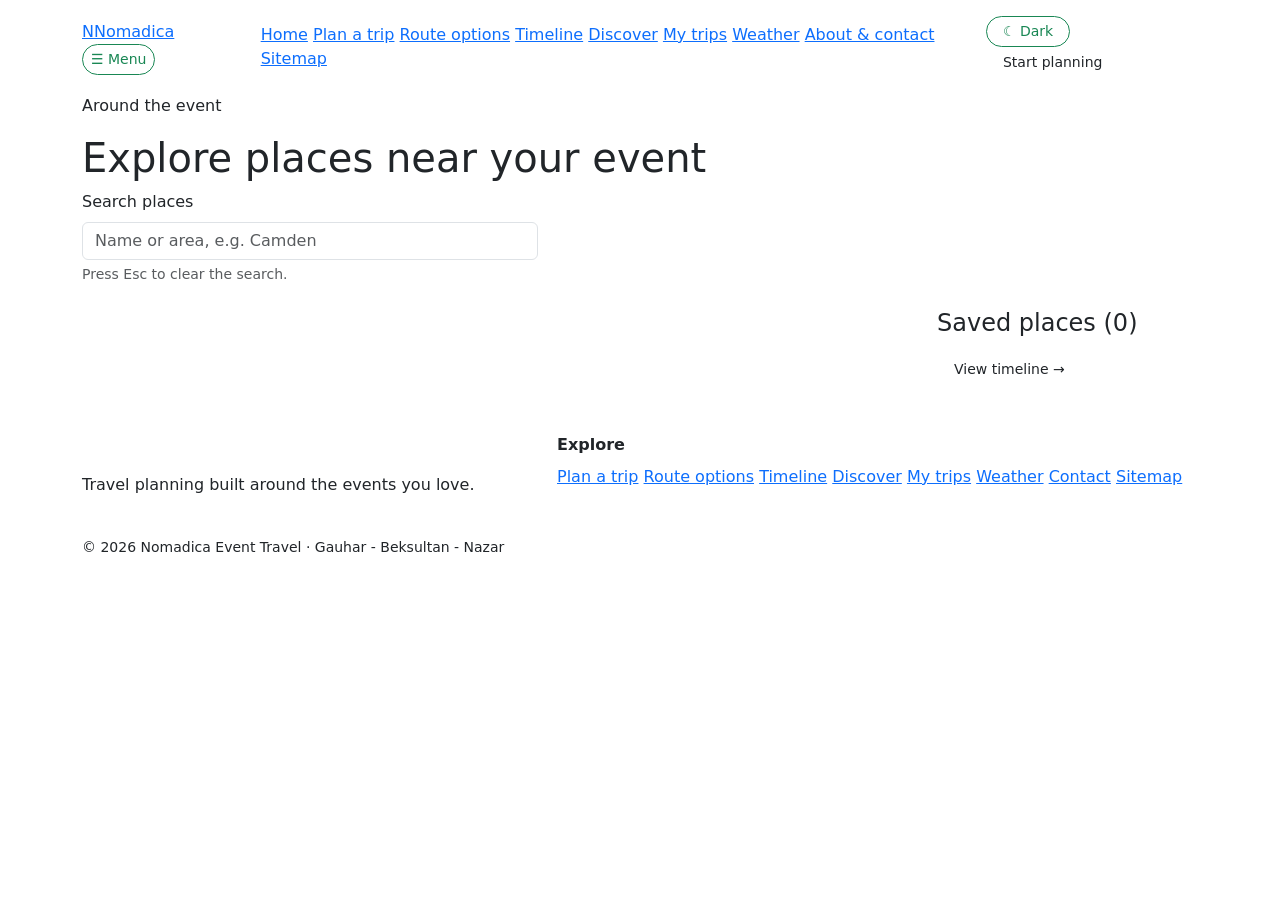
==== pages/discover.html @ 50f1ef27 "Add Discover page" ====
<!doctype html>
<html lang="en">
<head>
    <meta charset="utf-8">
    <meta name="viewport" content="width=device-width, initial-scale=1">
    <meta name="description" content="Nomadica helps travellers plan trips around concerts, festivals, sports events, and special occasions.">
    <title>Discover | Nomadica</title>
    <link href="https://cdn.jsdelivr.net/npm/bootstrap@5.3.8/dist/css/bootstrap.min.css" rel="stylesheet" integrity="sha384-sRIl4kxILFvY47J16cr9ZwB07vP4J8+LH7qKQnuqkuIAvNWLzeN8tE5YBujZqJLB" crossorigin="anonymous">
    <link rel="stylesheet" href="../../../Desktop/nomadica-final/css/discover.css">
</head>
<body id="top">
<header id="main-header" class="site-header">
    <div class="container py-3">
        <div class="d-flex flex-column flex-lg-row align-items-center justify-content-between gap-3">
            <div class="brand-row">
              <a class="brand" href="../../../Desktop/nomadica-final/index.html"><span class="brand-mark">N</span>Nomadica</a>
              <button type="button" id="nav-toggle" class="nav-toggle btn btn-outline-success btn-sm rounded-pill" aria-expanded="false" aria-controls="main-nav">☰ Menu</button>
            </div>
            <nav id="main-nav" class="site-nav" aria-label="Main navigation">
                <a href="../../../Desktop/nomadica-final/index.html">Home</a>
                <a href="../../../Desktop/nomadica-final/pages/plan.html">Plan a trip</a>
                <a href="../../../Desktop/nomadica-final/pages/routes.html">Route options</a>
                <a href="../../../Desktop/nomadica-final/pages/timeline.html">Timeline</a>
                <a href="discover.html" aria-current="page">Discover</a>
                <a href="../../../Desktop/nomadica-final/pages/my-trips.html">My trips</a>
                <a href="../../../Desktop/nomadica-final/pages/weather.html">Weather</a>
                <a href="../../../Desktop/nomadica-final/pages/about.html">About &amp; contact</a>
                <a href="../../../Desktop/nomadica-final/pages/sitemap.html">Sitemap</a>
            </nav>
            <div class="header-actions">
              <button type="button" id="theme-toggle" class="btn btn-outline-success btn-sm rounded-pill px-3" aria-pressed="false">☾ Dark</button>
              <a class="btn btn-nomad btn-sm rounded-pill px-3" href="../../../Desktop/nomadica-final/pages/plan.html">Start planning</a>
            </div>
        </div>
    </div>
</header>
<main id="main-content">
    <section class="hero">
        <div class="container">
            <p class="eyebrow">Around the event</p>
            <h1>Explore places near your event</h1>
        </div>
    </section>
    <section class="section-pad">
        <div class="container">
            <div class="row g-3 align-items-end mb-4">
                <div class="col-lg-5">
                    <label class="form-label" for="place-search">Search places</label>
                    <input class="form-control" id="place-search" type="search" placeholder="Name or area, e.g. Camden">
                    <div class="form-text">Press Esc to clear the search.</div>
                </div>
                <div class="col-lg-7">
                    <div id="category-filters" class="d-flex flex-wrap gap-2" role="group" aria-label="Filter by category"></div>
                </div>
            </div>
            <div class="row g-4">
                <div class="col-lg-9">
                    <div id="place-grid" class="row g-4"></div>
                    <p id="no-places" class="callout mt-3" hidden>No places match your search. Try another word or category.</p>
                </div>
                <aside class="col-lg-3">
                    <div class="callout">
                        <h2 class="h4">Saved places (<span id="saved-count">0</span>)</h2>
                        <ul id="saved-places" class="list-unstyled mb-3"></ul>
                        <a class="btn btn-nomad btn-sm rounded-pill px-3" href="../../../Desktop/nomadica-final/pages/timeline.html">View timeline →</a>

                    </div>
                </aside>
            </div>
        </div>
    </section>
</main>
<footer id="site-footer" class="site-footer mt-5">
    <div class="container">
        <div class="row g-4 align-items-start">
            <div class="col-md-5">
                <a class="brand text-white" href="../../../Desktop/nomadica-final/index.html"><span class="brand-mark">N</span>Nomadica</a>
                <p class="mt-3">Travel planning built around the events you love.</p>
            </div>
            <div class="col-md-7">
                <p class="fw-bold mb-2">Explore</p>
                <div class="footer-links">
                    <a href="../../../Desktop/nomadica-final/pages/plan.html">Plan a trip</a>
                    <a href="../../../Desktop/nomadica-final/pages/routes.html">Route options</a>
                    <a href="../../../Desktop/nomadica-final/pages/timeline.html">Timeline</a>
                    <a href="discover.html">Discover</a>
                    <a href="../../../Desktop/nomadica-final/pages/my-trips.html">My trips</a>
                    <a href="../../../Desktop/nomadica-final/pages/weather.html">Weather</a>
                    <a href="../../../Desktop/nomadica-final/pages/about.html">Contact</a>
                    <a href="../../../Desktop/nomadica-final/pages/sitemap.html">Sitemap</a>
                </div>
            </div>
        </div>
        <p class="small mt-4">&copy; 2026 Nomadica Event Travel · Gauhar - Beksultan - Nazar</p>
    </div>
</footer>
<a class="back-top" href="#top" aria-label="Back to top">↑ Top</a>
    <script src="https://code.jquery.com/jquery-3.7.1.min.js" integrity="sha256-/JqT3SQfawRcv/BIHPThkBvs0OEvtFFmqPF/lYI/Cxo=" crossorigin="anonymous"></script>
    <script src="../js/core/main.js"></script>
    <script src="../js/data/data.js"></script>
    <script src="../../../Desktop/nomadica-final/js/pages/discover.js"></script>
</body>
</html>
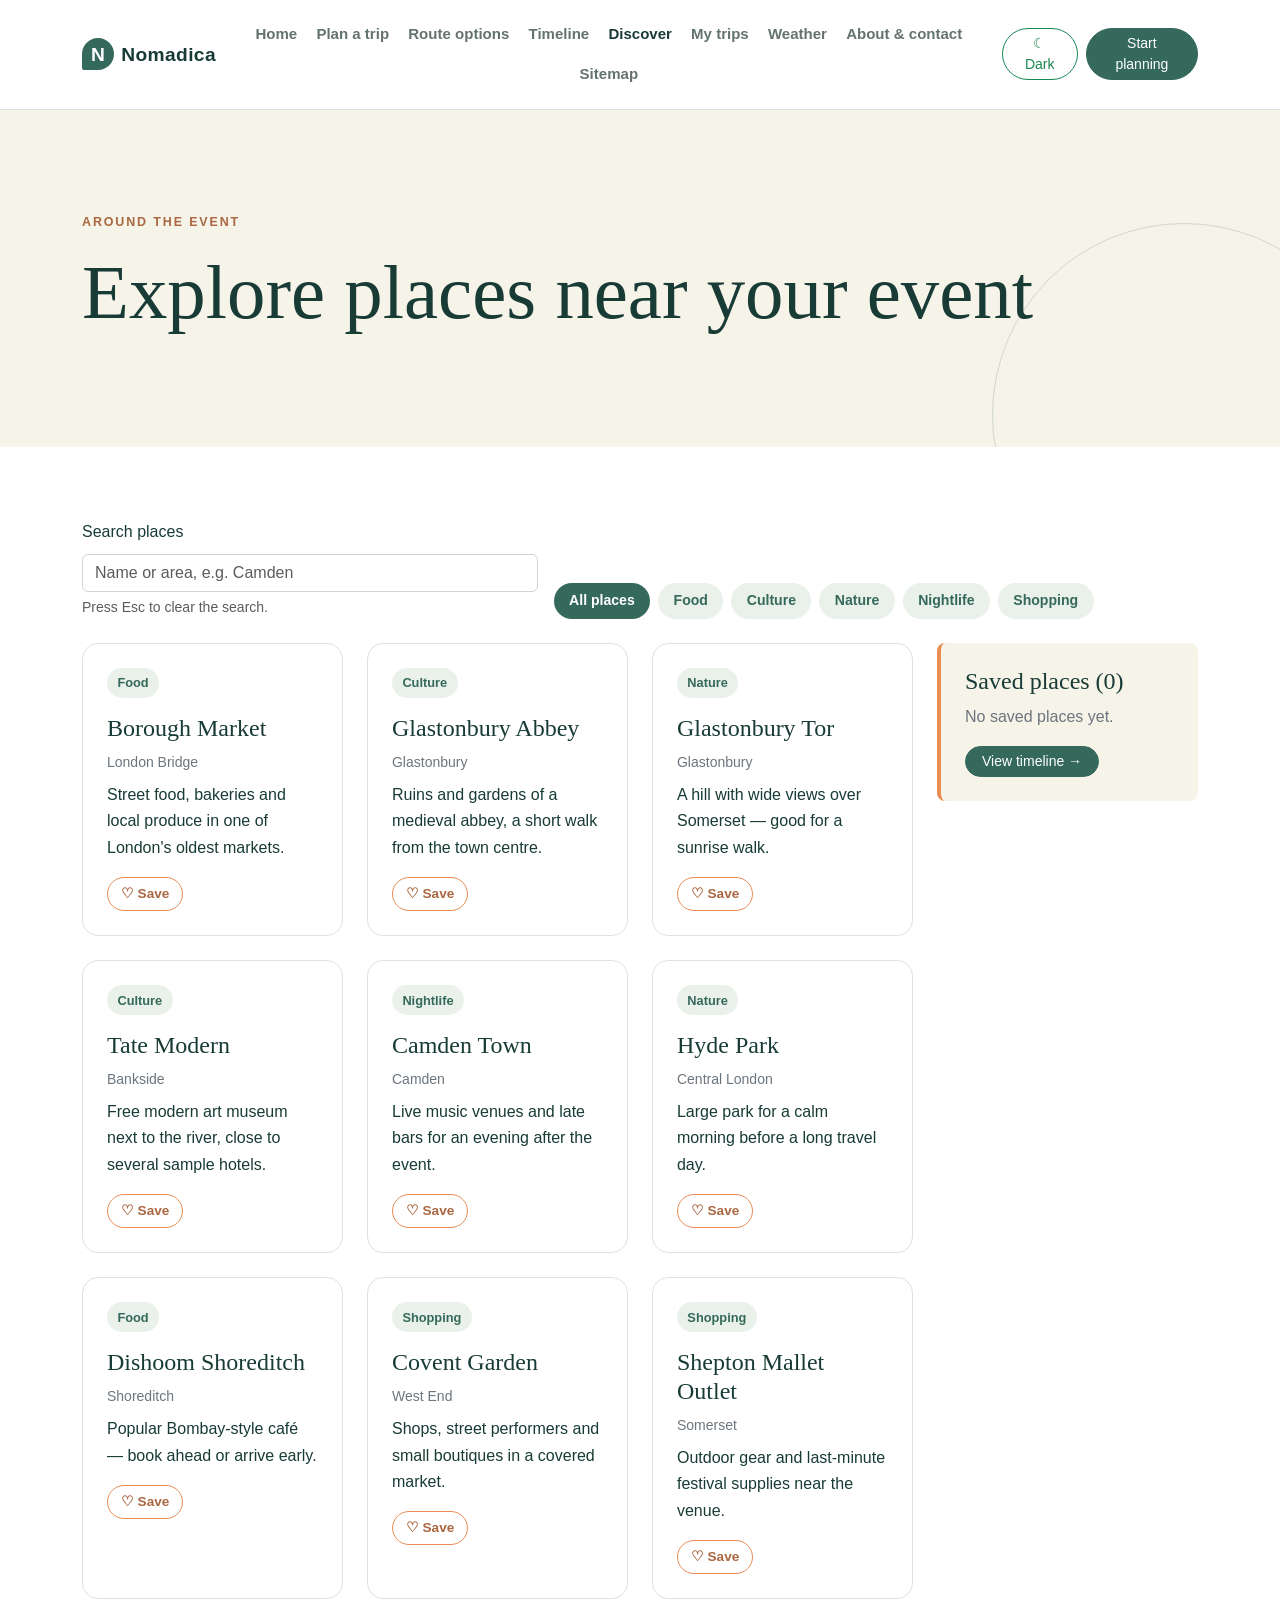
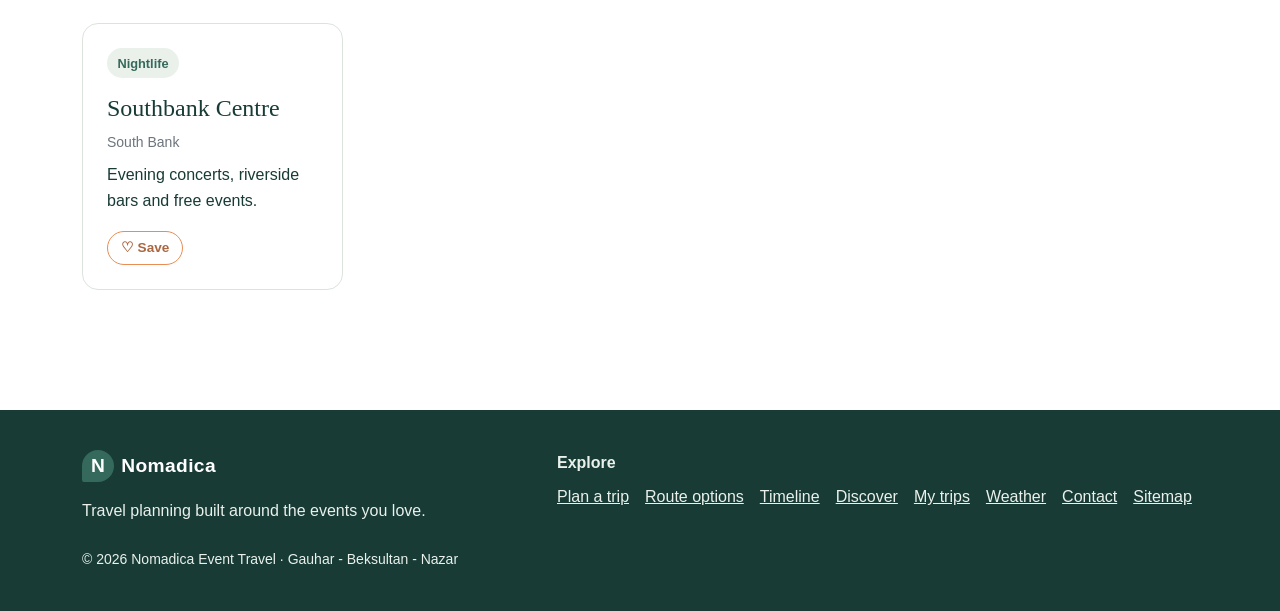
==== commit 17e97c58: "Update links in discover.html to relative paths" ====
--- a/pages/discover.html
+++ b/pages/discover.html
@@ -6,30 +6,30 @@
     <meta name="description" content="Nomadica helps travellers plan trips around concerts, festivals, sports events, and special occasions.">
     <title>Discover | Nomadica</title>
     <link href="https://cdn.jsdelivr.net/npm/bootstrap@5.3.8/dist/css/bootstrap.min.css" rel="stylesheet" integrity="sha384-sRIl4kxILFvY47J16cr9ZwB07vP4J8+LH7qKQnuqkuIAvNWLzeN8tE5YBujZqJLB" crossorigin="anonymous">
-    <link rel="stylesheet" href="../../../Desktop/nomadica-final/css/discover.css">
+    <link rel="stylesheet" href="../css/discover.css">
 </head>
 <body id="top">
 <header id="main-header" class="site-header">
     <div class="container py-3">
         <div class="d-flex flex-column flex-lg-row align-items-center justify-content-between gap-3">
             <div class="brand-row">
-              <a class="brand" href="../../../Desktop/nomadica-final/index.html"><span class="brand-mark">N</span>Nomadica</a>
+              <a class="brand" href="../index.html"><span class="brand-mark">N</span>Nomadica</a>
               <button type="button" id="nav-toggle" class="nav-toggle btn btn-outline-success btn-sm rounded-pill" aria-expanded="false" aria-controls="main-nav">☰ Menu</button>
             </div>
             <nav id="main-nav" class="site-nav" aria-label="Main navigation">
-                <a href="../../../Desktop/nomadica-final/index.html">Home</a>
-                <a href="../../../Desktop/nomadica-final/pages/plan.html">Plan a trip</a>
-                <a href="../../../Desktop/nomadica-final/pages/routes.html">Route options</a>
-                <a href="../../../Desktop/nomadica-final/pages/timeline.html">Timeline</a>
+                <a href="../index.html">Home</a>
+                <a href="plan.html">Plan a trip</a>
+                <a href="routes.html">Route options</a>
+                <a href="timeline.html">Timeline</a>
                 <a href="discover.html" aria-current="page">Discover</a>
-                <a href="../../../Desktop/nomadica-final/pages/my-trips.html">My trips</a>
-                <a href="../../../Desktop/nomadica-final/pages/weather.html">Weather</a>
-                <a href="../../../Desktop/nomadica-final/pages/about.html">About &amp; contact</a>
-                <a href="../../../Desktop/nomadica-final/pages/sitemap.html">Sitemap</a>
+                <a href="my-trips.html">My trips</a>
+                <a href="weather.html">Weather</a>
+                <a href="about.html">About &amp; contact</a>
+                <a href="sitemap.html">Sitemap</a>
             </nav>
             <div class="header-actions">
               <button type="button" id="theme-toggle" class="btn btn-outline-success btn-sm rounded-pill px-3" aria-pressed="false">☾ Dark</button>
-              <a class="btn btn-nomad btn-sm rounded-pill px-3" href="../../../Desktop/nomadica-final/pages/plan.html">Start planning</a>
+              <a class="btn btn-nomad btn-sm rounded-pill px-3" href="plan.html">Start planning</a>
             </div>
         </div>
     </div>
@@ -62,7 +62,7 @@
                     <div class="callout">
                         <h2 class="h4">Saved places (<span id="saved-count">0</span>)</h2>
                         <ul id="saved-places" class="list-unstyled mb-3"></ul>
-                        <a class="btn btn-nomad btn-sm rounded-pill px-3" href="../../../Desktop/nomadica-final/pages/timeline.html">View timeline →</a>
+                        <a class="btn btn-nomad btn-sm rounded-pill px-3" href="timeline.html">View timeline →</a>
 
                     </div>
                 </aside>
@@ -74,20 +74,20 @@
     <div class="container">
         <div class="row g-4 align-items-start">
             <div class="col-md-5">
-                <a class="brand text-white" href="../../../Desktop/nomadica-final/index.html"><span class="brand-mark">N</span>Nomadica</a>
+                <a class="brand text-white" href="../index.html"><span class="brand-mark">N</span>Nomadica</a>
                 <p class="mt-3">Travel planning built around the events you love.</p>
             </div>
             <div class="col-md-7">
                 <p class="fw-bold mb-2">Explore</p>
                 <div class="footer-links">
-                    <a href="../../../Desktop/nomadica-final/pages/plan.html">Plan a trip</a>
-                    <a href="../../../Desktop/nomadica-final/pages/routes.html">Route options</a>
-                    <a href="../../../Desktop/nomadica-final/pages/timeline.html">Timeline</a>
+                    <a href="plan.html">Plan a trip</a>
+                    <a href="routes.html">Route options</a>
+                    <a href="timeline.html">Timeline</a>
                     <a href="discover.html">Discover</a>
-                    <a href="../../../Desktop/nomadica-final/pages/my-trips.html">My trips</a>
-                    <a href="../../../Desktop/nomadica-final/pages/weather.html">Weather</a>
-                    <a href="../../../Desktop/nomadica-final/pages/about.html">Contact</a>
-                    <a href="../../../Desktop/nomadica-final/pages/sitemap.html">Sitemap</a>
+                    <a href="my-trips.html">My trips</a>
+              <a href="weather.html">Weather</a>
+              <a href="about.html">Contact</a>
+                    <a href="sitemap.html">Sitemap</a>
                 </div>
             </div>
         </div>
@@ -98,6 +98,7 @@
     <script src="https://code.jquery.com/jquery-3.7.1.min.js" integrity="sha256-/JqT3SQfawRcv/BIHPThkBvs0OEvtFFmqPF/lYI/Cxo=" crossorigin="anonymous"></script>
     <script src="../js/core/main.js"></script>
     <script src="../js/data/data.js"></script>
-    <script src="../../../Desktop/nomadica-final/js/pages/discover.js"></script>
+    <script src="../js/pages/discover.js"></script>
 </body>
 </html>
+
--- a/css/discover.css
+++ b/css/discover.css
@@ -0,0 +1,425 @@
+* {
+  box-sizing: border-box;
+}
+
+body {
+  margin: 0;
+  color: #183b36;
+  background: #fff;
+  font-family: Arial, Helvetica, sans-serif;
+  line-height: 1.65;
+}
+
+a {
+  color: #35695b;
+}
+
+a:hover {
+  color: #193d34;
+}
+
+#main-content {
+  min-width: 0;
+}
+
+.form-control {
+  border-color: #cbd7ce;
+}
+
+.form-control:focus {
+  border-color: #35695b;
+  box-shadow: 0 0 0 0.2rem rgba(53, 105, 91, 0.16);
+}
+
+.callout {
+  padding: 1.5rem;
+  background: #f6f3e9;
+  border-left: 4px solid #e98d55;
+  border-radius: 0.5rem;
+}
+
+#main-header {
+  position: relative;
+  z-index: 2;
+  background: #fff;
+  border-bottom: 1px solid #dce3dc;
+}
+
+.brand {
+  display: inline-flex;
+  align-items: center;
+  color: #183b36;
+  font-size: 1.2rem;
+  font-weight: 700;
+  text-decoration: none;
+  letter-spacing: 0.02em;
+}
+
+.brand-mark {
+  display: inline-grid;
+  width: 2rem;
+  height: 2rem;
+  margin-right: 0.45rem;
+  place-items: center;
+  color: #fff;
+  background: #35695b;
+  border-radius: 50% 50% 50% 8%;
+}
+
+#main-nav {
+  display: flex;
+  flex-wrap: wrap;
+  align-items: center;
+  justify-content: center;
+  gap: 0.1rem;
+}
+
+.site-nav a {
+  display: inline-block;
+  padding: 0.4rem 0.55rem;
+  color: #63736d;
+  font-size: 0.94rem;
+  font-weight: 600;
+  text-decoration: none;
+}
+
+.site-nav a:hover,
+.site-nav a[aria-current="page"] {
+  color: #183b36;
+}
+
+.btn-nomad {
+  color: #fff;
+  background: #35695b;
+  border-color: #35695b;
+}
+
+.btn-nomad:hover {
+  color: #fff;
+  background: #244d42;
+  border-color: #244d42;
+}
+
+.hero {
+  position: relative;
+  overflow: hidden;
+  padding: clamp(3.5rem, 8vw, 7rem) 0;
+  background: #f6f3e9;
+}
+
+.hero::after {
+  position: absolute;
+  right: -6rem;
+  bottom: -10rem;
+  width: 24rem;
+  height: 24rem;
+  border: 1px solid rgba(53, 105, 91, 0.2);
+  border-radius: 50%;
+  content: "";
+}
+
+.eyebrow {
+  color: #aa6741;
+  font-size: 0.78rem;
+  font-weight: 700;
+  letter-spacing: 0.15em;
+  text-transform: uppercase;
+}
+
+h1,
+h2 {
+  color: #183b36;
+  font-family: Georgia, "Times New Roman", serif;
+  line-height: 1.15;
+}
+
+h1 {
+  font-size: clamp(2.6rem, 6vw, 5rem);
+}
+
+h2 {
+  font-size: clamp(1.8rem, 3.2vw, 2.7rem);
+}
+
+.section-pad {
+  padding: 4.5rem 0;
+}
+
+.feature-card {
+  height: 100%;
+  padding: 1.5rem;
+  background: #fff;
+  border: 1px solid #dce3dc;
+  border-radius: 1rem;
+}
+
+.feature-card p:last-child {
+  margin-bottom: 0;
+  color: #63736d;
+}
+
+.tag {
+  display: inline-block;
+  padding: 0.28rem 0.65rem;
+  color: #35695b;
+  background: #eaf1eb;
+  border-radius: 2rem;
+  font-size: 0.8rem;
+  font-weight: 700;
+}
+
+.timeline {
+  display: grid;
+  grid-template-columns: 7rem minmax(0, 1fr);
+  gap: 1rem;
+  padding: 1.3rem 0;
+  border-bottom: 1px solid #dce3dc;
+}
+
+#site-footer {
+  padding: 2.5rem 0;
+  color: #eaf1eb;
+  background: #183b36;
+}
+
+#site-footer a {
+  color: #eaf1eb;
+}
+
+#site-footer p {
+  margin-bottom: 0;
+}
+
+.footer-links {
+  display: flex;
+  flex-wrap: wrap;
+  gap: 0.35rem 1rem;
+}
+
+.back-top {
+  position: fixed;
+  right: 1rem;
+  bottom: 1rem;
+  z-index: 3;
+  padding: 0.55rem 0.8rem;
+  color: #fff;
+  background: #35695b;
+  border-radius: 2rem;
+  text-decoration: none;
+  box-shadow: 0 0.3rem 1rem #183b3633;
+}
+
+@media (max-width: 991.98px) {
+  #main-nav {
+    width: 100%;
+    justify-content: center;
+  }
+
+  .site-nav a {
+    padding: 0.35rem 0.45rem;
+  }
+
+  .section-pad {
+    padding: 3.5rem 0;
+  }
+
+  .back-top {
+    position: static;
+    display: block;
+    width: fit-content;
+    margin: 1rem auto;
+  }
+
+}
+
+@media (max-width: 575.98px) {
+  #main-nav {
+    gap: 0;
+  }
+
+  .site-nav a {
+    padding: 0.25rem 0.4rem;
+    font-size: 0.86rem;
+  }
+
+  .timeline {
+    grid-template-columns: minmax(0, 1fr);
+    gap: 0.15rem;
+  }
+
+  .section-pad {
+    padding: 2.8rem 0;
+  }
+
+}
+
+.brand-row {
+  display: flex;
+  align-items: center;
+  justify-content: space-between;
+  gap: 1rem;
+}
+
+.header-actions {
+  display: flex;
+  align-items: center;
+  gap: 0.5rem;
+}
+
+.nav-toggle {
+  display: none;
+}
+
+.shortlist-item {
+  display: flex;
+  align-items: center;
+  justify-content: space-between;
+  gap: 0.5rem;
+  padding: 0.5rem 0;
+  border-bottom: 1px dashed #cbd7ce;
+}
+
+.filter-btn {
+  padding: 0.35rem 0.9rem;
+  color: #35695b;
+  background: #eaf1eb;
+  border: 1px solid transparent;
+  border-radius: 2rem;
+  font-size: 0.88rem;
+  font-weight: 700;
+}
+
+.filter-btn:hover {
+  border-color: #35695b;
+}
+
+.filter-btn.active {
+  color: #fff;
+  background: #35695b;
+}
+
+.place-card {
+  position: relative;
+  transition: transform 0.2s, box-shadow 0.2s;
+}
+
+.place-card:hover {
+  transform: translateY(-3px);
+  box-shadow: 0 0.8rem 1.6rem rgba(24, 59, 54, 0.1);
+}
+
+.save-btn {
+  padding: 0.3rem 0.8rem;
+  color: #aa6741;
+  background: transparent;
+  border: 1px solid #e98d55;
+  border-radius: 2rem;
+  font-size: 0.85rem;
+  font-weight: 700;
+}
+
+.save-btn.saved {
+  color: #fff;
+  background: #e98d55;
+}
+
+.toast-message {
+  position: fixed;
+  bottom: 1.2rem;
+  left: 50%;
+  z-index: 10;
+  padding: 0.6rem 1.2rem;
+  color: #fff;
+  background: #183b36;
+  border-radius: 2rem;
+  opacity: 0;
+  pointer-events: none;
+  transform: translate(-50%, 1rem);
+  transition: opacity 0.25s, transform 0.25s;
+}
+
+.toast-message.visible {
+  opacity: 1;
+  transform: translate(-50%, 0);
+}
+
+body.dark-theme {
+  color: #e3ece6;
+  background: #10201d;
+}
+
+body.dark-theme a {
+  color: #8fd1b8;
+}
+
+body.dark-theme h1,
+body.dark-theme h2,
+body.dark-theme .brand {
+  color: #f1f5f2;
+}
+
+body.dark-theme #main-header,
+body.dark-theme .feature-card {
+  background: #162b27;
+  border-color: #2b4440;
+}
+
+body.dark-theme .hero,
+body.dark-theme .callout {
+  background: #1a312c;
+  border-color: #2b4440;
+}
+
+body.dark-theme .site-nav a,
+body.dark-theme .feature-card p:last-child,
+body.dark-theme .text-secondary,
+body.dark-theme .form-text {
+  color: #a9bdb5 !important;
+}
+
+body.dark-theme .site-nav a:hover,
+body.dark-theme .site-nav a[aria-current="page"] {
+  color: #fff;
+}
+
+body.dark-theme .form-control {
+  color: #e3ece6;
+  background-color: #162b27;
+  border-color: #3a5550;
+}
+
+body.dark-theme .form-control::placeholder {
+  color: #a9bdb5;
+  opacity: 1;
+}
+
+body.dark-theme .timeline {
+  border-color: #2b4440;
+}
+
+@media (max-width: 991.98px) {
+  .brand-row {
+    width: 100%;
+  }
+
+  .nav-toggle {
+    display: inline-block;
+  }
+
+  #main-nav {
+    display: none;
+    flex-direction: column;
+  }
+
+  #main-nav a {
+    display: block;
+    text-align: center;
+  }
+
+  .back-top {
+    position: fixed;
+    margin: 0;
+  }
+
+}
+
